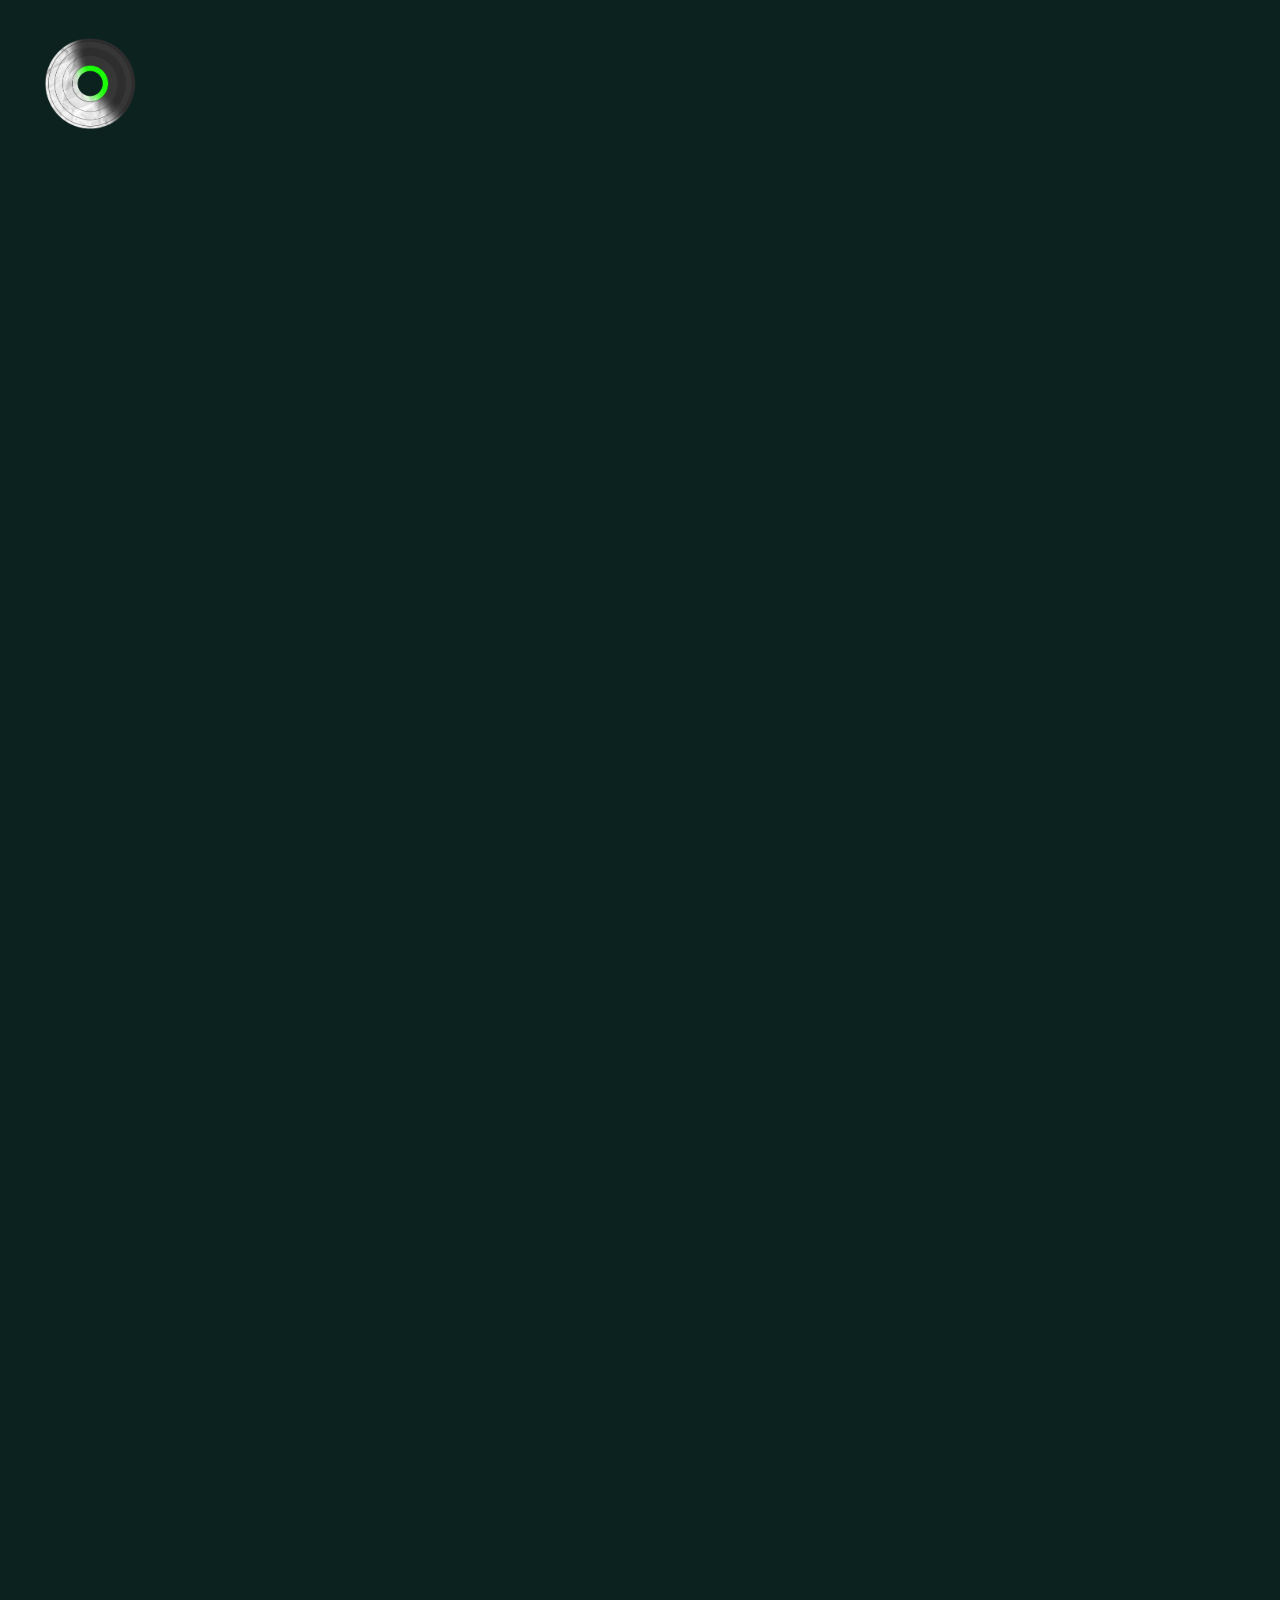
==== index.html @ 470eafe0 "Update styles and content in index.html" ====
<!DOCTYPE html>
<html lang="en">
<head>
    <meta charset="UTF-8">
    <meta name="viewport" content="width=device-width, initial-scale=1.0">
    <title>Paper Vinyl Records</title>
    <style>
        html, body { margin: 0; padding: 0; min-height: 100%; overflow-x: hidden; background-color: #121212; color: white; font-family: 'Courier New', Courier, monospace; }

        /* MENU LINK FIX (No Purple) */
        #top-menu {
            position: fixed; top: -80px; left: 0; width: 100%; height: 70px;
            background: rgba(18, 18, 18, 0.8); backdrop-filter: blur(15px); -webkit-backdrop-filter: blur(15px);
            border-bottom: 1px solid rgba(255, 255, 255, 0.1);
            display: flex; justify-content: space-between; align-items: center;
            padding: 0 50px; z-index: 300; transition: top 0.6s ease; box-sizing: border-box;
        }
        #top-menu.visible { top: 0; }

        .nav-links a:link, .nav-links a:visited { color: white !important; text-decoration: none; margin-left: 20px; text-transform: uppercase; font-size: 0.85rem; letter-spacing: 1px; }
        .nav-links a:hover { color: #aaa !important; }

        /* STICKY LAYOUT FIX */
        .scroll-tall { height: 1000vh; position: relative; }
        .sticky-center { position: sticky; top: 0; height: 100vh; width: 100%; display: flex; align-items: center; justify-content: center; overflow: hidden; z-index: 10; }

        .scene {
            position: absolute; top: 50%; left: 50%; transform: translate(-50%, -50%);
            width: 100%; height: auto; display: flex; flex-direction: column; align-items: center; justify-content: center;
            opacity: 0; visibility: hidden; transition: opacity 0.5s ease;
        }
        .scene.active { opacity: 1; visibility: visible; }

        .label-logo { position: absolute; top: 30px; left: 30px; width: 120px; z-index: 100; transition: opacity 0.5s ease, transform 0.5s ease; }
        .label-logo.move-to-menu { opacity: 0; transform: translateY(-50px); }
        .nav-logo { height: 40px; opacity: 0; transition: 0.5s; }

        /* RIP ANIMATION */
        .rip-wrapper { position: relative; width: 400px; height: 400px; }
        .cover-half { position: absolute; width: 100%; height: 50%; background-size: cover; transition: transform 0.8s ease; }
        .top { top: 0; clip-path: polygon(0 0, 100% 0, 100% 100%, 80% 92%, 60% 100%, 40% 92%, 20% 100%, 0 92%); }
        .bottom { bottom: 0; clip-path: polygon(0 8%, 20% 0, 40% 8%, 60% 0, 80% 8%, 100% 0, 100% 100%, 0 100%); }
        .ripped .top { transform: translateY(-130%) rotate(-12deg); opacity: 0; }
        .ripped .bottom { transform: translateY(130%) rotate(12deg); opacity: 0; }

        .artist-reveal { position: absolute; z-index: -1; text-align: center; transform: scale(0.9); transition: 0.8s; opacity: 0; }
        .ripped + .artist-reveal { transform: scale(1); opacity: 1; }
        .artist-reveal img { width: 350px; border-radius: 2px; }

        #entry-screen { position: fixed; top: 0; left: 0; width: 100%; height: 100vh; display: flex; justify-content: center; align-items: center; z-index: 400; background: #121212; transition: opacity 0.6s ease; pointer-events: none; }
    </style>
</head>
<body>

<audio id="vinyl-crackle" src="crackle.mp3" loop crossorigin="anonymous"></audio>

<nav id="top-menu">
    <img src="images /pvrtransparent.png" class="nav-logo">
    <div class="nav-links">
        <a href="index.html">Home</a>
        <a href="artists.html">Artists</a>
        <a href="releases.html">Releases</a>
        <a href="shop.html">Shop</a>
    </div>
</nav>

<div id="entry-screen">
    <h1>scroll to enter!</h1>
</div>

<div class="scroll-tall">
    <div class="sticky-center">
        <img src="images /pvrtransparent.png" class="label-logo" id="main-logo">

        <!-- Artist 1 -->
        <div class="scene">
            <div class="rip-wrapper">
                <div class="cover-half top" style="background-image:url('images /calmingdailyseries.png')"></div>
                <div class="cover-half bottom" style="background-image:url('images /calmingdailyseries.png')"></div>
            </div>
            <div class="artist-reveal">
                <img src="images /ARTIST_1_PHOTO.jpg">
                <h2>ARTIST ONE</h2>
                <p>presents</p>
                <h3>CALMING DAILY SERIES</h3>
            </div>
        </div>

        <!-- Artist 2 -->
        <div class="scene">
            <div class="rip-wrapper">
                <div class="cover-half top" style="background-image:url('images /chaching.png')"></div>
                <div class="cover-half bottom" style="background-image:url('images /chaching.png')"></div>
            </div>
            <div class="artist-reveal">
                <img src="images /ARTIST_2_PHOTO.jpg">
                <h2>ARTIST TWO</h2>
                <p>presents</p>
                <h3>CHACHING</h3>
            </div>
        </div>

        <!-- Artist 3 -->
        <div class="scene">
            <div class="rip-wrapper">
                <div class="cover-half top" style="background-image:url('images /bfup.png')"></div>
                <div class="cover-half bottom" style="background-image:url('images /bfup.png')"></div>
            </div>
            <div class="artist-reveal">
                <img src="images /ARTIST_3_PHOTO.jpg">
                <h2>ARTIST THREE</h2>
                <p>presents</p>
                <h3>BFUP</h3>
            </div>
        </div>

        <!-- Final Scene -->
        <div class="scene">
            <h1>Paper Vinyl Records</h1>
            <p>PLACEHOLDER CONTACT INFO</p>
        </div>
    </div>
</div>

<script src="script.js"></script>
</body>
</html>
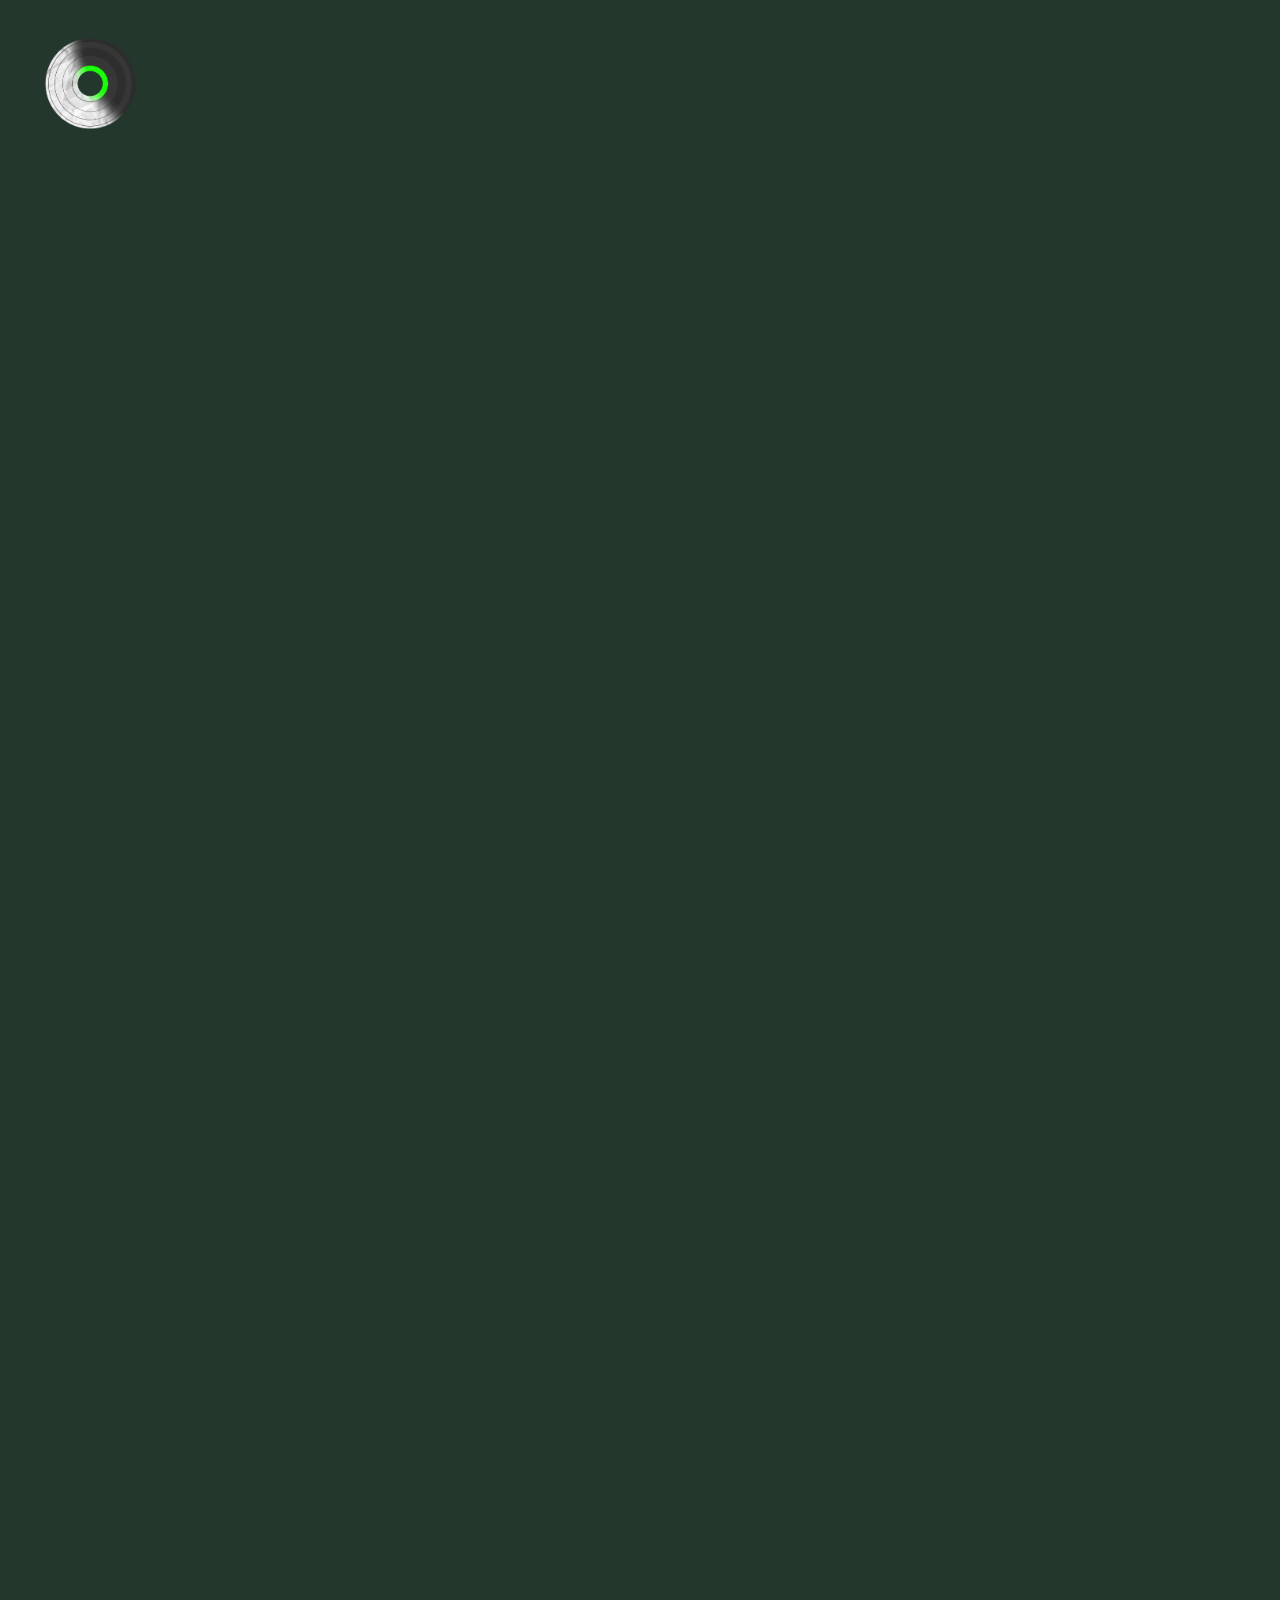
==== commit ab3e76f7: "Update index.html" ====
--- a/index.html
+++ b/index.html
@@ -5,39 +5,53 @@
     <meta name="viewport" content="width=device-width, initial-scale=1.0">
     <title>Paper Vinyl Records</title>
     <style>
-        html, body { margin: 0; padding: 0; min-height: 100%; overflow-x: hidden; background-color: #121212; color: white; font-family: 'Courier New', Courier, monospace; }
+        /* 1. GLOBAL RESET */
+        html, body { 
+            margin: 0; padding: 0; min-height: 100%; overflow-x: hidden; 
+            background-color: #121212; color: white; 
+            font-family: 'Courier New', Courier, monospace; 
+        }
 
-        /* MENU LINK FIX (No Purple) */
+        /* 2. MENU STYLES (Fixed Link Colors) */
         #top-menu {
             position: fixed; top: -80px; left: 0; width: 100%; height: 70px;
-            background: rgba(18, 18, 18, 0.8); backdrop-filter: blur(15px); -webkit-backdrop-filter: blur(15px);
+            background: rgba(18, 18, 18, 0.85); backdrop-filter: blur(15px);
             border-bottom: 1px solid rgba(255, 255, 255, 0.1);
             display: flex; justify-content: space-between; align-items: center;
             padding: 0 50px; z-index: 300; transition: top 0.6s ease; box-sizing: border-box;
         }
         #top-menu.visible { top: 0; }
-
         .nav-links a:link, .nav-links a:visited { color: white !important; text-decoration: none; margin-left: 20px; text-transform: uppercase; font-size: 0.85rem; letter-spacing: 1px; }
         .nav-links a:hover { color: #aaa !important; }
 
-        /* STICKY LAYOUT FIX */
+        /* 3. STICKY STAGE (Locked to Center) */
         .scroll-tall { height: 1000vh; position: relative; }
-        .sticky-center { position: sticky; top: 0; height: 100vh; width: 100%; display: flex; align-items: center; justify-content: center; overflow: hidden; z-index: 10; }
+        .sticky-center {
+            position: sticky; top: 0; height: 100vh; width: 100%;
+            display: flex; align-items: center; justify-content: center;
+            overflow: hidden; z-index: 10;
+        }
 
         .scene {
-            position: absolute; top: 50%; left: 50%; transform: translate(-50%, -50%);
-            width: 100%; height: auto; display: flex; flex-direction: column; align-items: center; justify-content: center;
-            opacity: 0; visibility: hidden; transition: opacity 0.5s ease;
+            position: absolute; 
+            top: 50%; left: 50%; /* Center Point */
+            transform: translate(-50%, -50%); /* Offset Correction */
+            width: 100%; max-width: 800px;
+            display: flex; flex-direction: column; align-items: center; justify-content: center;
+            opacity: 0; visibility: hidden; transition: opacity 0.5s ease, visibility 0.5s;
         }
         .scene.active { opacity: 1; visibility: visible; }
 
-        .label-logo { position: absolute; top: 30px; left: 30px; width: 120px; z-index: 100; transition: opacity 0.5s ease, transform 0.5s ease; }
+        /* 4. ANIMATIONS & LOGO */
+        .label-logo { position: absolute; top: 30px; left: 30px; width: 120px; z-index: 100; transition: opacity 0.5s, transform 0.5s; }
         .label-logo.move-to-menu { opacity: 0; transform: translateY(-50px); }
         .nav-logo { height: 40px; opacity: 0; transition: 0.5s; }
+        #top-menu.visible .nav-logo { opacity: 1 !important; }
 
-        /* RIP ANIMATION */
+        /* PAPER RIP EFFECT */
         .rip-wrapper { position: relative; width: 400px; height: 400px; }
         .cover-half { position: absolute; width: 100%; height: 50%; background-size: cover; transition: transform 0.8s ease; }
+        /* Using single quotes for paths with spaces */
         .top { top: 0; clip-path: polygon(0 0, 100% 0, 100% 100%, 80% 92%, 60% 100%, 40% 92%, 20% 100%, 0 92%); }
         .bottom { bottom: 0; clip-path: polygon(0 8%, 20% 0, 40% 8%, 60% 0, 80% 8%, 100% 0, 100% 100%, 0 100%); }
         .ripped .top { transform: translateY(-130%) rotate(-12deg); opacity: 0; }
@@ -47,6 +61,7 @@
         .ripped + .artist-reveal { transform: scale(1); opacity: 1; }
         .artist-reveal img { width: 350px; border-radius: 2px; }
 
+        /* ENTRY SCREEN (Resetable) */
         #entry-screen { position: fixed; top: 0; left: 0; width: 100%; height: 100vh; display: flex; justify-content: center; align-items: center; z-index: 400; background: #121212; transition: opacity 0.6s ease; pointer-events: none; }
     </style>
 </head>
@@ -79,8 +94,8 @@
                 <div class="cover-half bottom" style="background-image:url('images /calmingdailyseries.png')"></div>
             </div>
             <div class="artist-reveal">
-                <img src="images /ARTIST_1_PHOTO.jpg">
-                <h2>ARTIST ONE</h2>
+                <img src="images /wilrhy.jpg">
+                <h2>WILRHY</h2>
                 <p>presents</p>
                 <h3>CALMING DAILY SERIES</h3>
             </div>
@@ -93,8 +108,8 @@
                 <div class="cover-half bottom" style="background-image:url('images /chaching.png')"></div>
             </div>
             <div class="artist-reveal">
-                <img src="images /ARTIST_2_PHOTO.jpg">
-                <h2>ARTIST TWO</h2>
+                <img src="images /frostability.jpg">
+                <h2>FROSTABILITY</h2>
                 <p>presents</p>
                 <h3>CHACHING</h3>
             </div>
@@ -107,8 +122,8 @@
                 <div class="cover-half bottom" style="background-image:url('images /bfup.png')"></div>
             </div>
             <div class="artist-reveal">
-                <img src="images /ARTIST_3_PHOTO.jpg">
-                <h2>ARTIST THREE</h2>
+                <img src="images /undyingbear.jpg">
+                <h2>UNDYINGBEAR</h2>
                 <p>presents</p>
                 <h3>BFUP</h3>
             </div>
@@ -117,7 +132,8 @@
         <!-- Final Scene -->
         <div class="scene">
             <h1>Paper Vinyl Records</h1>
-            <p>PLACEHOLDER CONTACT INFO</p>
+            <p>For inquiries and submissions, please reach out to our team via the placeholder below.</p>
+            <p>papervinyl@musician.org</p>
         </div>
     </div>
 </div>
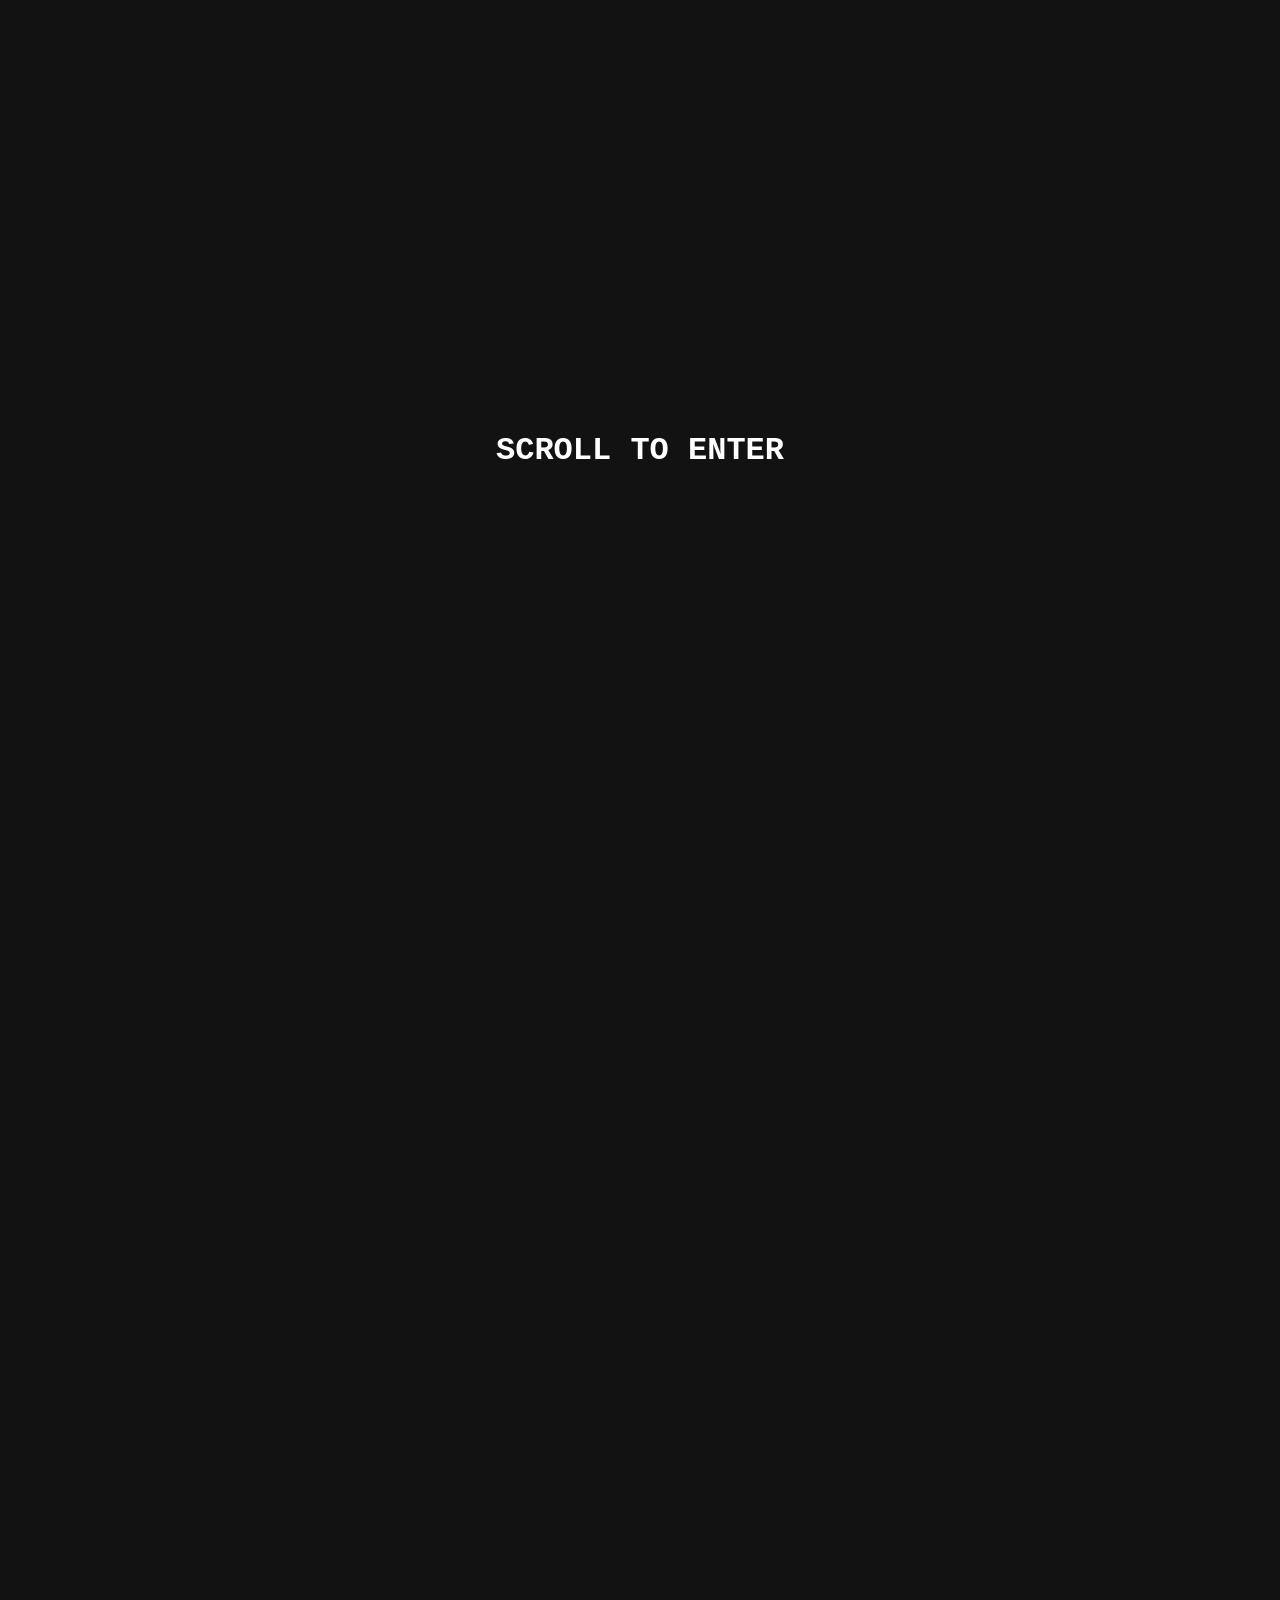
==== commit 62ccc9b4: "Refactor HTML structure and update styles" ====
--- a/index.html
+++ b/index.html
@@ -5,93 +5,99 @@
     <meta name="viewport" content="width=device-width, initial-scale=1.0">
     <title>Paper Vinyl Records</title>
     <style>
-        /* 1. GLOBAL RESET */
+        /* --- GLOBAL --- */
         html, body { 
-            margin: 0; padding: 0; min-height: 100%; overflow-x: hidden; 
+            margin: 0; padding: 0; width: 100%; height: 100%; 
             background-color: #121212; color: white; 
             font-family: 'Courier New', Courier, monospace; 
         }
 
-        /* 2. MENU STYLES (Fixed Link Colors) */
+        /* --- THE STAGE (Locked to Screen) --- */
+        #main-stage {
+            position: fixed; top: 0; left: 0; width: 100%; height: 100vh;
+            display: flex; align-items: center; justify-content: center;
+            z-index: 10; pointer-events: none; /* Allows scroll to pass through */
+        }
+
+        /* --- THE SCROLL TRACK (Creates the height) --- */
+        #scroll-track { height: 800vh; position: relative; z-index: 1; }
+
+        /* --- MENU & LINKS (Forcing White) --- */
         #top-menu {
             position: fixed; top: -80px; left: 0; width: 100%; height: 70px;
-            background: rgba(18, 18, 18, 0.85); backdrop-filter: blur(15px);
-            border-bottom: 1px solid rgba(255, 255, 255, 0.1);
+            background: rgba(18, 18, 18, 0.9); backdrop-filter: blur(10px);
             display: flex; justify-content: space-between; align-items: center;
-            padding: 0 50px; z-index: 300; transition: top 0.6s ease; box-sizing: border-box;
+            padding: 0 50px; z-index: 100; transition: top 0.5s ease; box-sizing: border-box;
+            pointer-events: all;
         }
         #top-menu.visible { top: 0; }
-        .nav-links a:link, .nav-links a:visited { color: white !important; text-decoration: none; margin-left: 20px; text-transform: uppercase; font-size: 0.85rem; letter-spacing: 1px; }
-        .nav-links a:hover { color: #aaa !important; }
+        .nav-links a:link, .nav-links a:visited { color: white !important; text-decoration: none; margin-left: 20px; text-transform: uppercase; font-size: 0.8rem; }
+        .nav-links a:hover { color: #00ff00 !important; }
 
-        /* 3. STICKY STAGE (Locked to Center) */
-        .scroll-tall { height: 1000vh; position: relative; }
-        .sticky-center {
-            position: sticky; top: 0; height: 100vh; width: 100%;
-            display: flex; align-items: center; justify-content: center;
-            overflow: hidden; z-index: 10;
-        }
+        /* --- LOGO --- */
+        .label-logo { position: absolute; top: 30px; left: 30px; width: 120px; transition: 0.5s; opacity: 1; }
+        .label-logo.hidden { opacity: 0; transform: translateY(-20px); }
+        .nav-logo { height: 40px; }
 
+        /* --- SCENES --- */
         .scene {
-            position: absolute; 
-            top: 50%; left: 50%; /* Center Point */
-            transform: translate(-50%, -50%); /* Offset Correction */
-            width: 100%; max-width: 800px;
+            position: absolute; width: 100%; height: 100%;
             display: flex; flex-direction: column; align-items: center; justify-content: center;
-            opacity: 0; visibility: hidden; transition: opacity 0.5s ease, visibility 0.5s;
+            opacity: 0; visibility: hidden; transition: opacity 0.5s;
         }
         .scene.active { opacity: 1; visibility: visible; }
 
-        /* 4. ANIMATIONS & LOGO */
-        .label-logo { position: absolute; top: 30px; left: 30px; width: 120px; z-index: 100; transition: opacity 0.5s, transform 0.5s; }
-        .label-logo.move-to-menu { opacity: 0; transform: translateY(-50px); }
-        .nav-logo { height: 40px; opacity: 0; transition: 0.5s; }
-        #top-menu.visible .nav-logo { opacity: 1 !important; }
+        /* --- RIP ANIMATION --- */
+        .rip-wrapper { position: relative; width: 350px; height: 350px; }
+        .cover-half { 
+            position: absolute; width: 100%; height: 50%; 
+            background-size: 350px 350px; transition: transform 0.8s; 
+        }
+        .top-half { top: 0; clip-path: polygon(0 0, 100% 0, 100% 100%, 80% 90%, 60% 100%, 40% 90%, 20% 100%, 0 90%); }
+        .bottom-half { bottom: 0; clip-path: polygon(0 10%, 20% 0, 40% 10%, 60% 0, 80% 10%, 100% 0, 100% 100%, 0 100%); }
+        
+        .ripped .top-half { transform: translateY(-120%) rotate(-5deg); }
+        .ripped .bottom-half { transform: translateY(120%) rotate(5deg); }
 
-        /* PAPER RIP EFFECT */
-        .rip-wrapper { position: relative; width: 400px; height: 400px; }
-        .cover-half { position: absolute; width: 100%; height: 50%; background-size: cover; transition: transform 0.8s ease; }
-        /* Using single quotes for paths with spaces */
-        .top { top: 0; clip-path: polygon(0 0, 100% 0, 100% 100%, 80% 92%, 60% 100%, 40% 92%, 20% 100%, 0 92%); }
-        .bottom { bottom: 0; clip-path: polygon(0 8%, 20% 0, 40% 8%, 60% 0, 80% 8%, 100% 0, 100% 100%, 0 100%); }
-        .ripped .top { transform: translateY(-130%) rotate(-12deg); opacity: 0; }
-        .ripped .bottom { transform: translateY(130%) rotate(12deg); opacity: 0; }
+        .artist-reveal { 
+            position: absolute; z-index: -1; text-align: center; 
+            opacity: 0; transform: scale(0.8); transition: 0.8s; 
+        }
+        .ripped + .artist-reveal { opacity: 1; transform: scale(1); }
+        .artist-reveal img { width: 300px; border-radius: 4px; }
 
-        .artist-reveal { position: absolute; z-index: -1; text-align: center; transform: scale(0.9); transition: 0.8s; opacity: 0; }
-        .ripped + .artist-reveal { transform: scale(1); opacity: 1; }
-        .artist-reveal img { width: 350px; border-radius: 2px; }
-
-        /* ENTRY SCREEN (Resetable) */
-        #entry-screen { position: fixed; top: 0; left: 0; width: 100%; height: 100vh; display: flex; justify-content: center; align-items: center; z-index: 400; background: #121212; transition: opacity 0.6s ease; pointer-events: none; }
+        /* --- ENTRY SCREEN --- */
+        #entry-screen { 
+            position: fixed; top: 0; left: 0; width: 100%; height: 100vh; 
+            background: #121212; z-index: 1000; display: flex; 
+            justify-content: center; align-items: center; transition: 0.8s;
+        }
     </style>
 </head>
 <body>
 
-<audio id="vinyl-crackle" src="crackle.mp3" loop crossorigin="anonymous"></audio>
+    <audio id="vinyl-crackle" src="crackle.mp3" loop></audio>
 
-<nav id="top-menu">
-    <img src="images /pvrtransparent.png" class="nav-logo">
-    <div class="nav-links">
-        <a href="index.html">Home</a>
-        <a href="artists.html">Artists</a>
-        <a href="releases.html">Releases</a>
-        <a href="shop.html">Shop</a>
-    </div>
-</nav>
+    <div id="entry-screen"><h1>SCROLL TO ENTER</h1></div>
 
-<div id="entry-screen">
-    <h1>scroll to enter!</h1>
-</div>
+    <nav id="top-menu">
+        <img src="images /pvrtransparent.png" class="nav-logo">
+        <div class="nav-links">
+            <a href="index.html">Home</a>
+            <a href="artists.html">Artists</a>
+            <a href="releases.html">Releases</a>
+            <a href="shop.html">Shop</a>
+        </div>
+    </nav>
 
-<div class="scroll-tall">
-    <div class="sticky-center">
-        <img src="images /pvrtransparent.png" class="label-logo" id="main-logo">
+    <div id="main-stage">
+        <img src="images /pvrtransparent.png" id="main-logo" class="label-logo">
 
         <!-- Artist 1 -->
         <div class="scene">
             <div class="rip-wrapper">
-                <div class="cover-half top" style="background-image:url('images /calmingdailyseries.png')"></div>
-                <div class="cover-half bottom" style="background-image:url('images /calmingdailyseries.png')"></div>
+                <div class="cover-half top-half" style="background-image:url('images /calmingdailyseries.png')"></div>
+                <div class="cover-half bottom-half" style="background-image:url('images /calmingdailyseries.png')"></div>
             </div>
             <div class="artist-reveal">
                 <img src="images /wilrhy.jpg">
@@ -104,40 +110,41 @@
         <!-- Artist 2 -->
         <div class="scene">
             <div class="rip-wrapper">
-                <div class="cover-half top" style="background-image:url('images /chaching.png')"></div>
-                <div class="cover-half bottom" style="background-image:url('images /chaching.png')"></div>
+                <div class="cover-half top-half" style="background-image:url('images /chaching.png')"></div>
+                <div class="cover-half bottom-half" style="background-image:url('images /chaching.png')"></div>
             </div>
             <div class="artist-reveal">
-                <img src="images /frostability.jpg">
-                <h2>FROSTABILITY</h2>
+                <img src="images /twistedanimations.jpg">
+                <h2>TWISTEDANIMATIONS</h2>
                 <p>presents</p>
-                <h3>CHACHING</h3>
+                <h3>CHA-CHING</h3>
             </div>
         </div>
 
         <!-- Artist 3 -->
         <div class="scene">
             <div class="rip-wrapper">
-                <div class="cover-half top" style="background-image:url('images /bfup.png')"></div>
-                <div class="cover-half bottom" style="background-image:url('images /bfup.png')"></div>
+                <div class="cover-half top-half" style="background-image:url('images /bfup.png')"></div>
+                <div class="cover-half bottom-half" style="background-image:url('images /bfup.png')"></div>
             </div>
             <div class="artist-reveal">
                 <img src="images /undyingbear.jpg">
-                <h2>UNDYINGBEAR</h2>
+                <h2>FROSTABILITY & WILRHY</h2>
                 <p>presents</p>
-                <h3>BFUP</h3>
+                <h3>BFUP SOUNDTRACK</h3>
             </div>
         </div>
 
-        <!-- Final Scene -->
+        <!-- Contact Section -->
         <div class="scene">
-            <h1>Paper Vinyl Records</h1>
-            <p>For inquiries and submissions, please reach out to our team via the placeholder below.</p>
-            <p>papervinyl@musician.org</p>
+            <h1>PAPER VINYL RECORDS</h1>
+            <p>For bookings and demos, reach out at:</p>
+            <h3>papervinyl@musician.org</h3>
         </div>
     </div>
-</div>
 
-<script src="script.js"></script>
+    <div id="scroll-track"></div>
+
+    <script src="script.js"></script>
 </body>
 </html>
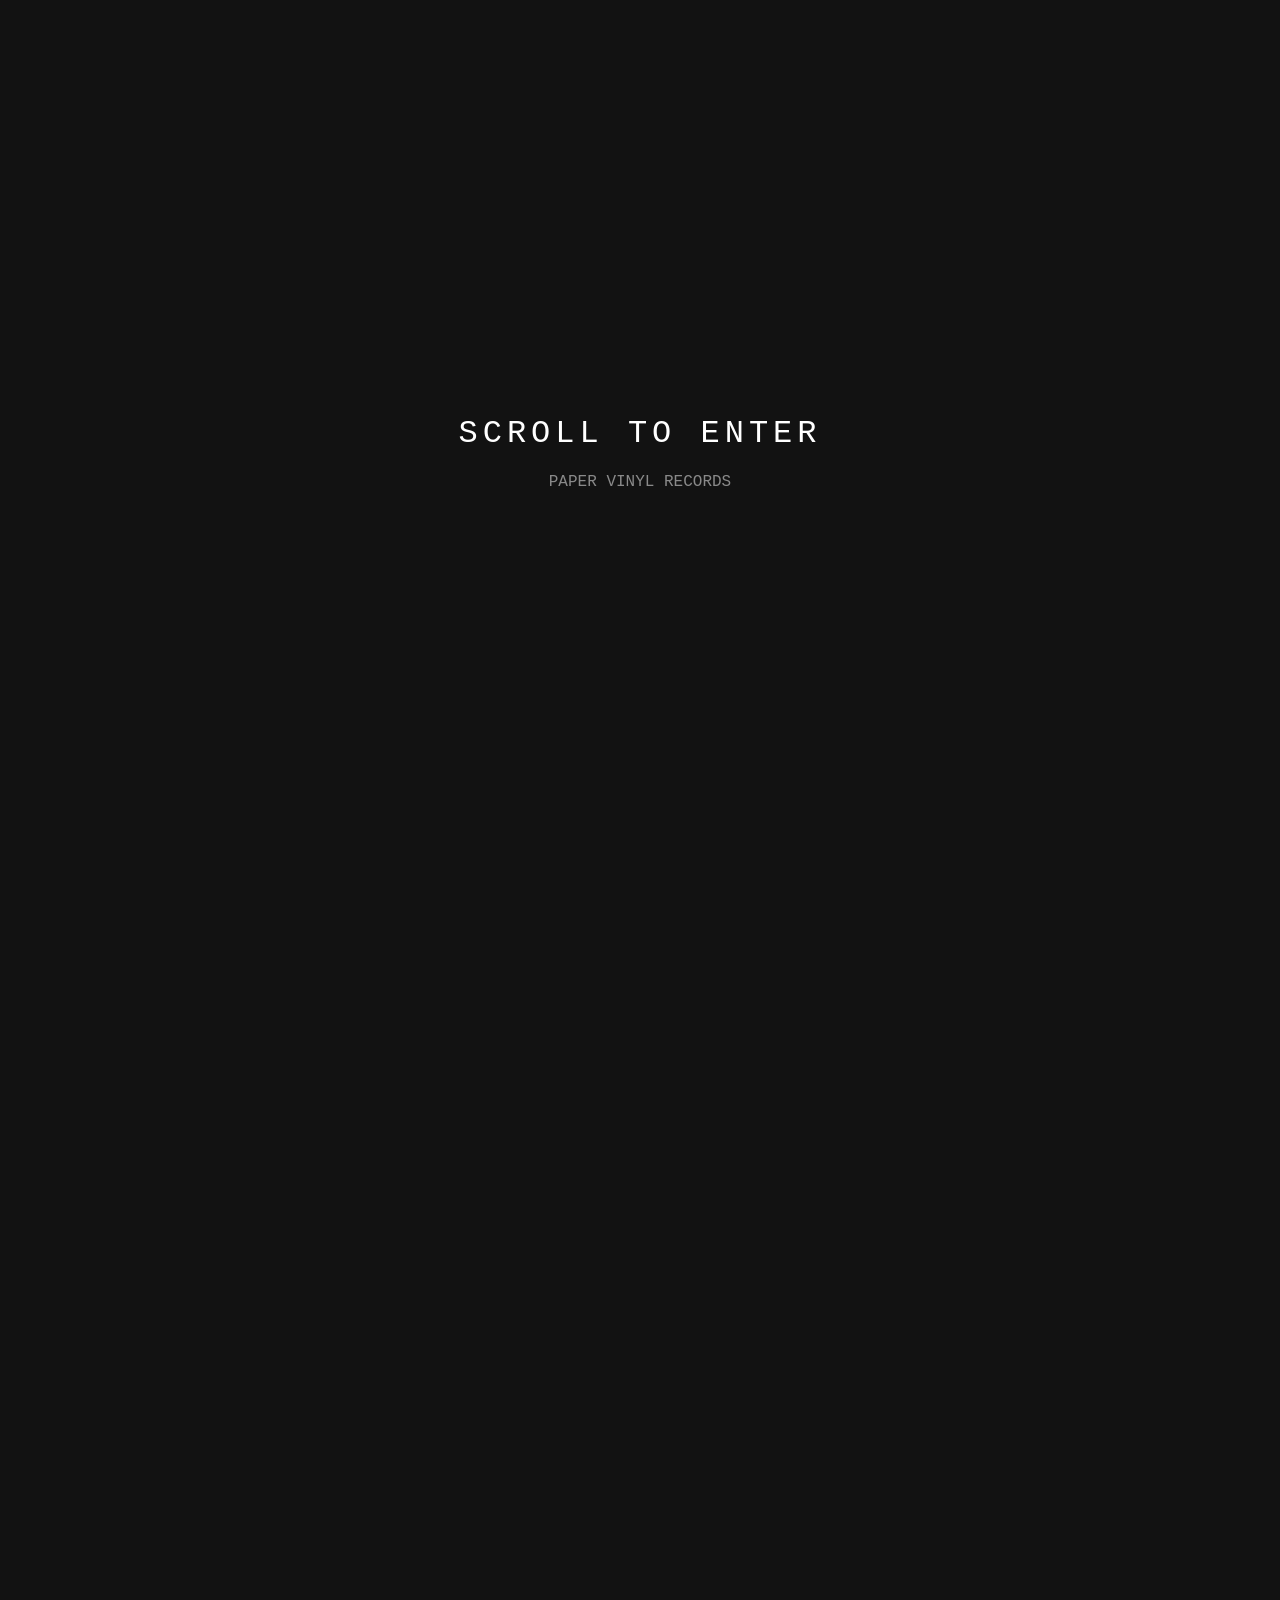
==== commit 1d814bdd: "Refactor HTML structure and styles for layout improvements Updated styles and structure for improved" ====
--- a/index.html
+++ b/index.html
@@ -5,41 +5,45 @@
     <meta name="viewport" content="width=device-width, initial-scale=1.0">
     <title>Paper Vinyl Records</title>
     <style>
-        /* --- GLOBAL --- */
-        html, body { 
-            margin: 0; padding: 0; width: 100%; height: 100%; 
-            background-color: #121212; color: white; 
-            font-family: 'Courier New', Courier, monospace; 
+        /* 1. FORCE LAYOUT TO STAY CENTERED */
+        html, body {
+            margin: 0; padding: 0; width: 100%; height: 100%;
+            background-color: #121212; color: white;
+            font-family: 'Courier New', Courier, monospace;
+            overflow-x: hidden;
         }
 
-        /* --- THE STAGE (Locked to Screen) --- */
-        #main-stage {
+        /* The Stage stays fixed to the screen - it CANNOT move */
+        #stage {
             position: fixed; top: 0; left: 0; width: 100%; height: 100vh;
             display: flex; align-items: center; justify-content: center;
-            z-index: 10; pointer-events: none; /* Allows scroll to pass through */
+            z-index: 10; pointer-events: none;
         }
 
-        /* --- THE SCROLL TRACK (Creates the height) --- */
-        #scroll-track { height: 800vh; position: relative; z-index: 1; }
+        /* This creates the scroll length */
+        #scroll-proxy { height: 1000vh; }
 
-        /* --- MENU & LINKS (Forcing White) --- */
+        /* 2. NAVIGATION (Forcing White Links) */
         #top-menu {
-            position: fixed; top: -80px; left: 0; width: 100%; height: 70px;
-            background: rgba(18, 18, 18, 0.9); backdrop-filter: blur(10px);
+            position: fixed; top: -100px; left: 0; width: 100%; height: 80px;
+            background: rgba(18, 18, 18, 0.95); backdrop-filter: blur(15px);
             display: flex; justify-content: space-between; align-items: center;
-            padding: 0 50px; z-index: 100; transition: top 0.5s ease; box-sizing: border-box;
-            pointer-events: all;
+            padding: 0 50px; z-index: 100; transition: top 0.6s ease; box-sizing: border-box;
+            pointer-events: all; border-bottom: 1px solid rgba(255,255,255,0.1);
         }
         #top-menu.visible { top: 0; }
-        .nav-links a:link, .nav-links a:visited { color: white !important; text-decoration: none; margin-left: 20px; text-transform: uppercase; font-size: 0.8rem; }
+
+        .nav-links a:link, .nav-links a:visited { 
+            color: white !important; text-decoration: none; margin-left: 25px; 
+            text-transform: uppercase; font-size: 0.8rem; letter-spacing: 1px;
+        }
         .nav-links a:hover { color: #00ff00 !important; }
 
-        /* --- LOGO --- */
         .label-logo { position: absolute; top: 30px; left: 30px; width: 120px; transition: 0.5s; opacity: 1; }
-        .label-logo.hidden { opacity: 0; transform: translateY(-20px); }
-        .nav-logo { height: 40px; }
+        .label-logo.hidden { opacity: 0; transform: translateY(-30px); }
+        .nav-logo { height: 45px; }
 
-        /* --- SCENES --- */
+        /* 3. THE SCENES */
         .scene {
             position: absolute; width: 100%; height: 100%;
             display: flex; flex-direction: column; align-items: center; justify-content: center;
@@ -47,38 +51,45 @@
         }
         .scene.active { opacity: 1; visibility: visible; }
 
-        /* --- RIP ANIMATION --- */
-        .rip-wrapper { position: relative; width: 350px; height: 350px; }
+        /* 4. THE RIP ANIMATION */
+        .rip-wrapper { position: relative; width: 380px; height: 380px; }
         .cover-half { 
             position: absolute; width: 100%; height: 50%; 
-            background-size: 350px 350px; transition: transform 0.8s; 
+            background-size: 380px 380px; transition: transform 0.8s cubic-bezier(0.4, 0, 0.2, 1); 
         }
-        .top-half { top: 0; clip-path: polygon(0 0, 100% 0, 100% 100%, 80% 90%, 60% 100%, 40% 90%, 20% 100%, 0 90%); }
-        .bottom-half { bottom: 0; clip-path: polygon(0 10%, 20% 0, 40% 10%, 60% 0, 80% 10%, 100% 0, 100% 100%, 0 100%); }
+        .top-half { top: 0; clip-path: polygon(0 0, 100% 0, 100% 100%, 85% 90%, 70% 100%, 50% 90%, 30% 100%, 0 90%); }
+        .bottom-half { bottom: 0; clip-path: polygon(0 10%, 30% 0, 50% 10%, 70% 0, 85% 10%, 100% 0, 100% 100%, 0 100%); }
         
-        .ripped .top-half { transform: translateY(-120%) rotate(-5deg); }
-        .ripped .bottom-half { transform: translateY(120%) rotate(5deg); }
+        .ripped .top-half { transform: translateY(-130%) rotate(-8deg); }
+        .ripped .bottom-half { transform: translateY(130%) rotate(8deg); }
 
         .artist-reveal { 
             position: absolute; z-index: -1; text-align: center; 
-            opacity: 0; transform: scale(0.8); transition: 0.8s; 
+            opacity: 0; transform: scale(0.85); transition: 0.8s; 
         }
         .ripped + .artist-reveal { opacity: 1; transform: scale(1); }
-        .artist-reveal img { width: 300px; border-radius: 4px; }
+        .artist-reveal img { width: 320px; border-radius: 4px; box-shadow: 0 15px 40px rgba(0,0,0,0.6); }
 
-        /* --- ENTRY SCREEN --- */
+        /* 5. ENTRY SCREEN */
         #entry-screen { 
             position: fixed; top: 0; left: 0; width: 100%; height: 100vh; 
             background: #121212; z-index: 1000; display: flex; 
-            justify-content: center; align-items: center; transition: 0.8s;
+            flex-direction: column; justify-content: center; align-items: center; 
+            transition: opacity 1s; pointer-events: none;
         }
+        .entry-content { text-align: center; }
     </style>
 </head>
 <body>
 
     <audio id="vinyl-crackle" src="crackle.mp3" loop></audio>
 
-    <div id="entry-screen"><h1>SCROLL TO ENTER</h1></div>
+    <div id="entry-screen">
+        <div class="entry-content">
+            <h1 style="letter-spacing: 5px; font-weight: 300;">SCROLL TO ENTER</h1>
+            <p style="opacity: 0.5;">PAPER VINYL RECORDS</p>
+        </div>
+    </div>
 
     <nav id="top-menu">
         <img src="images /pvrtransparent.png" class="nav-logo">
@@ -90,7 +101,7 @@
         </div>
     </nav>
 
-    <div id="main-stage">
+    <div id="stage">
         <img src="images /pvrtransparent.png" id="main-logo" class="label-logo">
 
         <!-- Artist 1 -->
@@ -128,22 +139,24 @@
                 <div class="cover-half bottom-half" style="background-image:url('images /bfup.png')"></div>
             </div>
             <div class="artist-reveal">
-                <img src="images /undyingbear.jpg">
-                <h2>FROSTABILITY & WILRHY</h2>
-                <p>presents</p>
+                <img src="images /frostability.jpg">
+                <h2 style="font-size: 1.2rem;">FROSTABILITY & WILRHY</h2>
+                <p>present</p>
                 <h3>BFUP SOUNDTRACK</h3>
             </div>
         </div>
 
-        <!-- Contact Section -->
+        <!-- Final Scene -->
         <div class="scene">
-            <h1>PAPER VINYL RECORDS</h1>
-            <p>For bookings and demos, reach out at:</p>
-            <h3>papervinyl@musician.org</h3>
+            <h1 style="letter-spacing: 5px;">PAPER VINYL RECORDS</h1>
+            <p style="max-width: 400px; text-align: center; opacity: 0.8; line-height: 1.6;">
+                Placeholder description for the label. Add your contact info and label mission here.
+            </p>
+            <h3 style="margin-top: 30px;">papervinyl@musician.org</h3>
         </div>
     </div>
 
-    <div id="scroll-track"></div>
+    <div id="scroll-proxy"></div>
 
     <script src="script.js"></script>
 </body>
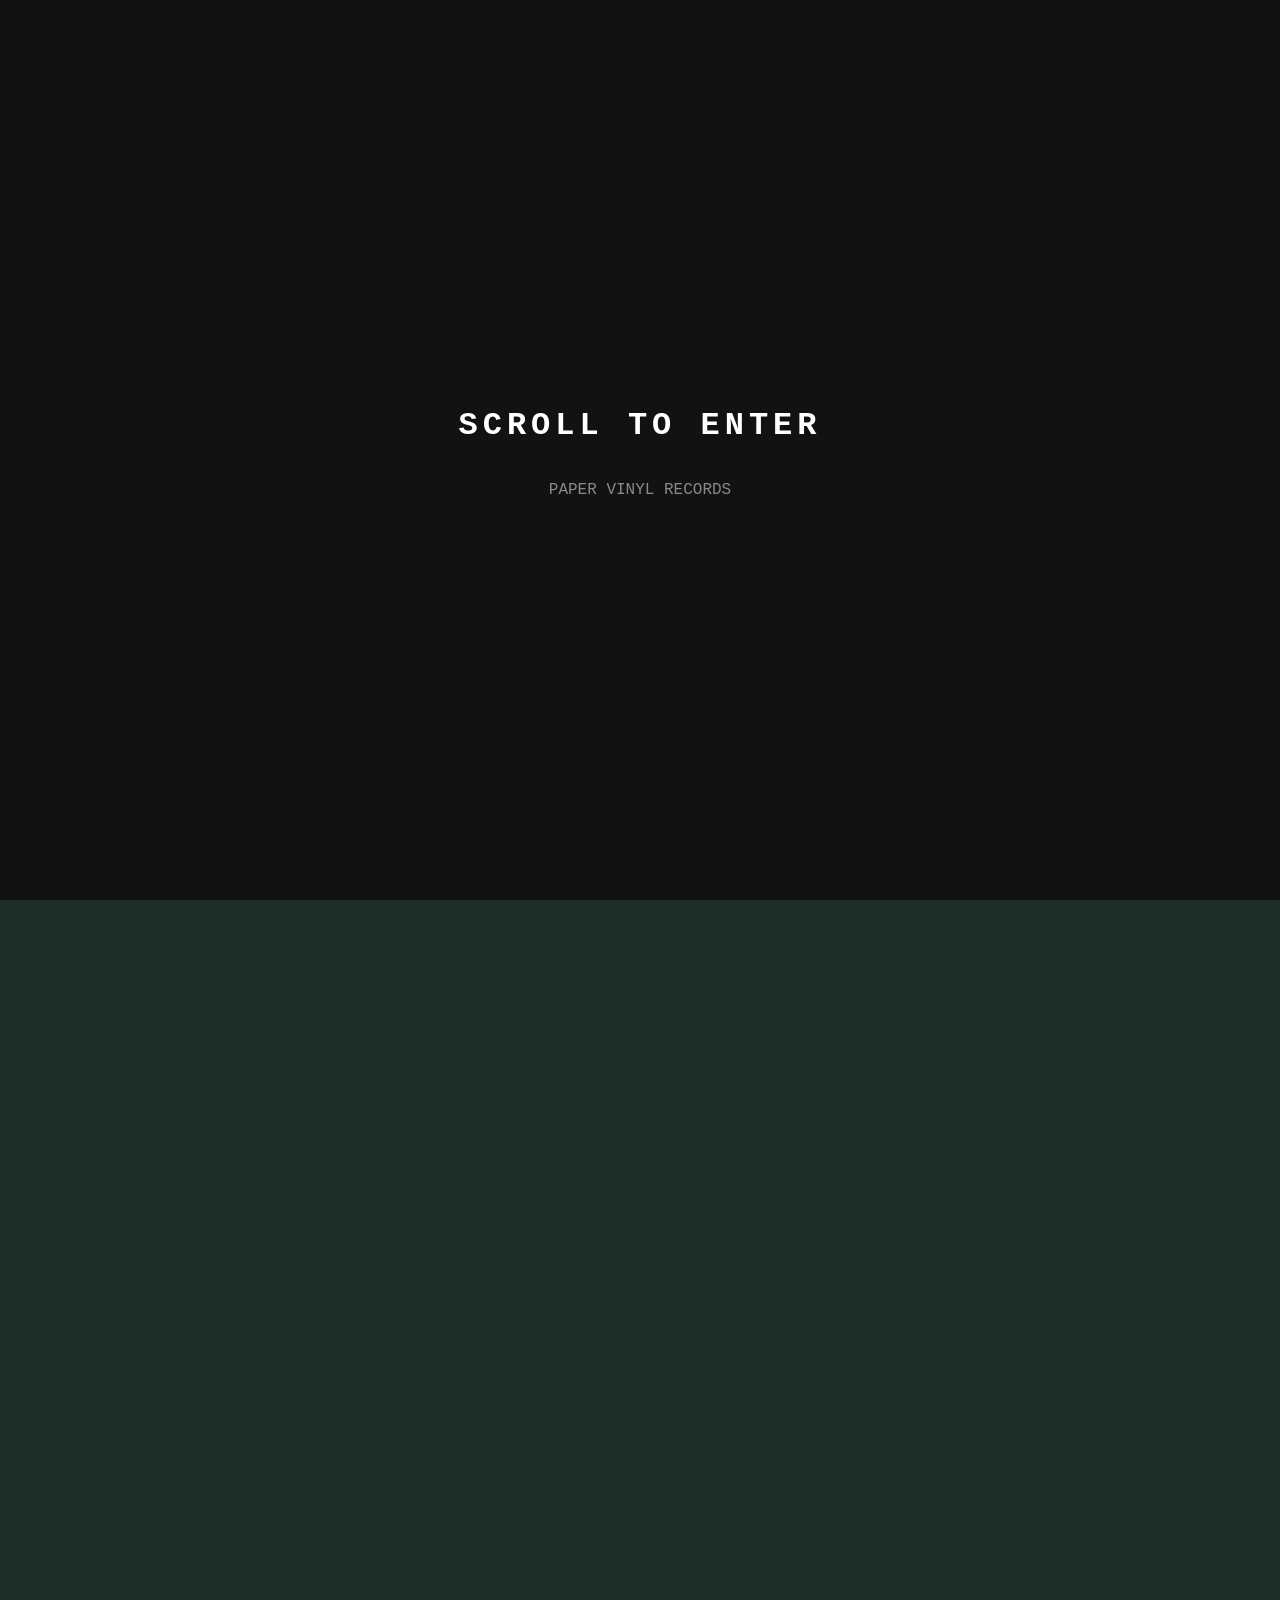
==== commit d669656f: "Refactor index.html for improved layout and content Updated styles for layout and entry screen. Chan" ====
--- a/index.html
+++ b/index.html
@@ -5,25 +5,31 @@
     <meta name="viewport" content="width=device-width, initial-scale=1.0">
     <title>Paper Vinyl Records</title>
     <style>
-        /* 1. FORCE LAYOUT TO STAY CENTERED */
         html, body {
-            margin: 0; padding: 0; width: 100%; height: 100%;
-            background-color: #121212; color: white;
-            font-family: 'Courier New', Courier, monospace;
-            overflow-x: hidden;
+            margin: 0; padding: 0; width: 100%;
+            background-color: rgb(30, 45, 40); /* Initial Forest Green */
+            color: white; font-family: 'Courier New', Courier, monospace;
         }
 
-        /* The Stage stays fixed to the screen - it CANNOT move */
+        /* THE FIX: Entry screen now lets scroll pass through */
+        #entry-screen { 
+            position: fixed; top: 0; left: 0; width: 100%; height: 100vh; 
+            background: #121212; z-index: 1000; display: flex; 
+            flex-direction: column; justify-content: center; align-items: center; 
+            transition: opacity 0.8s ease;
+            pointer-events: none; /* CLICK AND SCROLL PASSES THROUGH */
+        }
+
+        /* Locked Stage */
         #stage {
             position: fixed; top: 0; left: 0; width: 100%; height: 100vh;
             display: flex; align-items: center; justify-content: center;
             z-index: 10; pointer-events: none;
         }
 
-        /* This creates the scroll length */
-        #scroll-proxy { height: 1000vh; }
+        /* Long scroll room */
+        #scroll-proxy { height: 1000vh; width: 100%; }
 
-        /* 2. NAVIGATION (Forcing White Links) */
         #top-menu {
             position: fixed; top: -100px; left: 0; width: 100%; height: 80px;
             background: rgba(18, 18, 18, 0.95); backdrop-filter: blur(15px);
@@ -33,17 +39,12 @@
         }
         #top-menu.visible { top: 0; }
 
-        .nav-links a:link, .nav-links a:visited { 
-            color: white !important; text-decoration: none; margin-left: 25px; 
-            text-transform: uppercase; font-size: 0.8rem; letter-spacing: 1px;
-        }
+        .nav-links a:link, .nav-links a:visited { color: white !important; text-decoration: none; margin-left: 25px; text-transform: uppercase; font-size: 0.8rem; }
         .nav-links a:hover { color: #00ff00 !important; }
 
         .label-logo { position: absolute; top: 30px; left: 30px; width: 120px; transition: 0.5s; opacity: 1; }
         .label-logo.hidden { opacity: 0; transform: translateY(-30px); }
-        .nav-logo { height: 45px; }
 
-        /* 3. THE SCENES */
         .scene {
             position: absolute; width: 100%; height: 100%;
             display: flex; flex-direction: column; align-items: center; justify-content: center;
@@ -51,33 +52,17 @@
         }
         .scene.active { opacity: 1; visibility: visible; }
 
-        /* 4. THE RIP ANIMATION */
-        .rip-wrapper { position: relative; width: 380px; height: 380px; }
-        .cover-half { 
-            position: absolute; width: 100%; height: 50%; 
-            background-size: 380px 380px; transition: transform 0.8s cubic-bezier(0.4, 0, 0.2, 1); 
-        }
+        /* Rip Animation */
+        .rip-wrapper { position: relative; width: 380px; height: 380px; pointer-events: none; }
+        .cover-half { position: absolute; width: 100%; height: 50%; background-size: 380px 380px; transition: transform 0.8s ease; }
         .top-half { top: 0; clip-path: polygon(0 0, 100% 0, 100% 100%, 85% 90%, 70% 100%, 50% 90%, 30% 100%, 0 90%); }
         .bottom-half { bottom: 0; clip-path: polygon(0 10%, 30% 0, 50% 10%, 70% 0, 85% 10%, 100% 0, 100% 100%, 0 100%); }
-        
         .ripped .top-half { transform: translateY(-130%) rotate(-8deg); }
         .ripped .bottom-half { transform: translateY(130%) rotate(8deg); }
 
-        .artist-reveal { 
-            position: absolute; z-index: -1; text-align: center; 
-            opacity: 0; transform: scale(0.85); transition: 0.8s; 
-        }
+        .artist-reveal { position: absolute; z-index: -1; text-align: center; opacity: 0; transform: scale(0.85); transition: 0.8s; }
         .ripped + .artist-reveal { opacity: 1; transform: scale(1); }
-        .artist-reveal img { width: 320px; border-radius: 4px; box-shadow: 0 15px 40px rgba(0,0,0,0.6); }
-
-        /* 5. ENTRY SCREEN */
-        #entry-screen { 
-            position: fixed; top: 0; left: 0; width: 100%; height: 100vh; 
-            background: #121212; z-index: 1000; display: flex; 
-            flex-direction: column; justify-content: center; align-items: center; 
-            transition: opacity 1s; pointer-events: none;
-        }
-        .entry-content { text-align: center; }
+        .artist-reveal img { width: 320px; border-radius: 4px; }
     </style>
 </head>
 <body>
@@ -85,14 +70,12 @@
     <audio id="vinyl-crackle" src="crackle.mp3" loop></audio>
 
     <div id="entry-screen">
-        <div class="entry-content">
-            <h1 style="letter-spacing: 5px; font-weight: 300;">SCROLL TO ENTER</h1>
-            <p style="opacity: 0.5;">PAPER VINYL RECORDS</p>
-        </div>
+        <h1 style="letter-spacing: 5px;">SCROLL TO ENTER</h1>
+        <p style="opacity: 0.5;">PAPER VINYL RECORDS</p>
     </div>
 
     <nav id="top-menu">
-        <img src="images /pvrtransparent.png" class="nav-logo">
+        <img src="images /pvrtransparent.png" style="height: 45px;">
         <div class="nav-links">
             <a href="index.html">Home</a>
             <a href="artists.html">Artists</a>
@@ -139,19 +122,17 @@
                 <div class="cover-half bottom-half" style="background-image:url('images /bfup.png')"></div>
             </div>
             <div class="artist-reveal">
-                <img src="images /frostability.jpg">
+                <img src="images /undyingbear.jpg">
                 <h2 style="font-size: 1.2rem;">FROSTABILITY & WILRHY</h2>
                 <p>present</p>
                 <h3>BFUP SOUNDTRACK</h3>
             </div>
         </div>
 
-        <!-- Final Scene -->
+        <!-- Final Contact -->
         <div class="scene">
             <h1 style="letter-spacing: 5px;">PAPER VINYL RECORDS</h1>
-            <p style="max-width: 400px; text-align: center; opacity: 0.8; line-height: 1.6;">
-                Placeholder description for the label. Add your contact info and label mission here.
-            </p>
+            <p style="opacity: 0.8; max-width: 400px; text-align: center;">Label Mission & Description Placeholder</p>
             <h3 style="margin-top: 30px;">papervinyl@musician.org</h3>
         </div>
     </div>
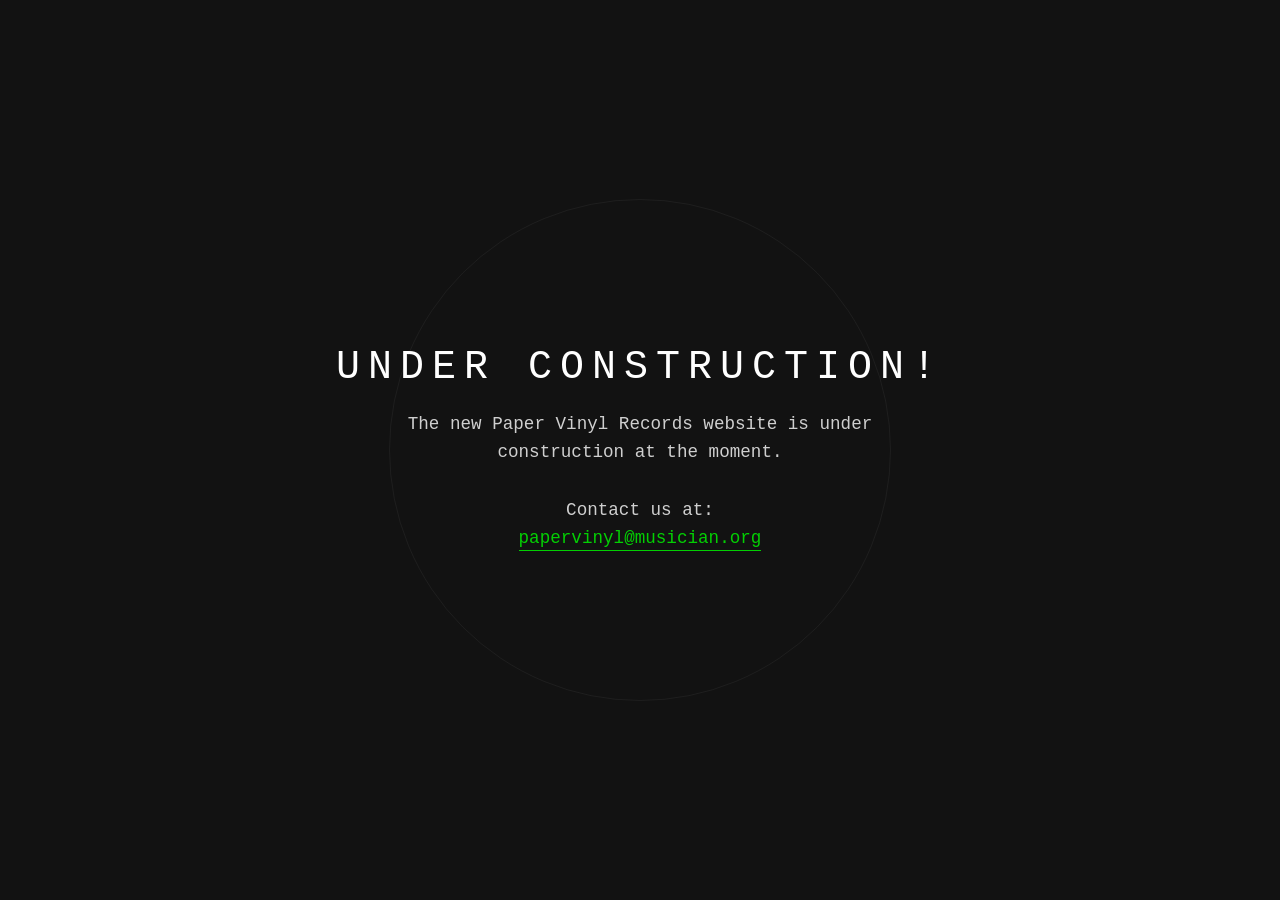
==== commit 17c79136: "Add initial HTML structure for under construction page" ====
--- a/index.html
+++ b/index.html
@@ -3,142 +3,87 @@
 <head>
     <meta charset="UTF-8">
     <meta name="viewport" content="width=device-width, initial-scale=1.0">
-    <title>Paper Vinyl Records</title>
+    <title>Paper Vinyl Records | Under Construction</title>
     <style>
-        html, body {
-            margin: 0; padding: 0; width: 100%;
-            background-color: rgb(30, 45, 40); /* Initial Forest Green */
-            color: white; font-family: 'Courier New', Courier, monospace;
+        body {
+            margin: 0;
+            padding: 0;
+            background-color: #121212;
+            color: white;
+            font-family: 'Courier New', Courier, monospace;
+            height: 100vh;
+            display: flex;
+            justify-content: center;
+            align-items: center;
+            overflow: hidden;
+            text-align: center;
         }
 
-        /* THE FIX: Entry screen now lets scroll pass through */
-        #entry-screen { 
-            position: fixed; top: 0; left: 0; width: 100%; height: 100vh; 
-            background: #121212; z-index: 1000; display: flex; 
-            flex-direction: column; justify-content: center; align-items: center; 
-            transition: opacity 0.8s ease;
-            pointer-events: none; /* CLICK AND SCROLL PASSES THROUGH */
+        .container {
+            z-index: 2;
+            padding: 20px;
         }
 
-        /* Locked Stage */
-        #stage {
-            position: fixed; top: 0; left: 0; width: 100%; height: 100vh;
-            display: flex; align-items: center; justify-content: center;
-            z-index: 10; pointer-events: none;
+        h1 {
+            font-size: 2.5rem;
+            letter-spacing: 8px;
+            text-transform: uppercase;
+            margin-bottom: 20px;
+            font-weight: 300;
         }
 
-        /* Long scroll room */
-        #scroll-proxy { height: 1000vh; width: 100%; }
+        p {
+            font-size: 1.1rem;
+            line-height: 1.6;
+            max-width: 500px;
+            margin: 0 auto 30px;
+            opacity: 0.8;
+        }
 
-        #top-menu {
-            position: fixed; top: -100px; left: 0; width: 100%; height: 80px;
-            background: rgba(18, 18, 18, 0.95); backdrop-filter: blur(15px);
-            display: flex; justify-content: space-between; align-items: center;
-            padding: 0 50px; z-index: 100; transition: top 0.6s ease; box-sizing: border-box;
-            pointer-events: all; border-bottom: 1px solid rgba(255,255,255,0.1);
+        .contact-link {
+            color: #00ff00; /* Neon Green from your logo */
+            text-decoration: none;
+            border-bottom: 1px solid #00ff00;
+            padding-bottom: 2px;
+            transition: opacity 0.3s;
         }
-        #top-menu.visible { top: 0; }
 
-        .nav-links a:link, .nav-links a:visited { color: white !important; text-decoration: none; margin-left: 25px; text-transform: uppercase; font-size: 0.8rem; }
-        .nav-links a:hover { color: #00ff00 !important; }
+        .contact-link:hover {
+            opacity: 0.6;
+        }
 
-        .label-logo { position: absolute; top: 30px; left: 30px; width: 120px; transition: 0.5s; opacity: 1; }
-        .label-logo.hidden { opacity: 0; transform: translateY(-30px); }
+        /* Subtle Vinyl Pulse Animation */
+        .vinyl-bg {
+            position: absolute;
+            width: 500px;
+            height: 500px;
+            border: 1px solid rgba(255, 255, 255, 0.05);
+            border-radius: 50%;
+            z-index: 1;
+            animation: pulse 4s infinite ease-in-out;
+        }
 
-        .scene {
-            position: absolute; width: 100%; height: 100%;
-            display: flex; flex-direction: column; align-items: center; justify-content: center;
-            opacity: 0; visibility: hidden; transition: opacity 0.5s;
+        @keyframes pulse {
+            0% { transform: scale(0.8); opacity: 0; }
+            50% { opacity: 0.1; }
+            100% { transform: scale(1.5); opacity: 0; }
         }
-        .scene.active { opacity: 1; visibility: visible; }
-
-        /* Rip Animation */
-        .rip-wrapper { position: relative; width: 380px; height: 380px; pointer-events: none; }
-        .cover-half { position: absolute; width: 100%; height: 50%; background-size: 380px 380px; transition: transform 0.8s ease; }
-        .top-half { top: 0; clip-path: polygon(0 0, 100% 0, 100% 100%, 85% 90%, 70% 100%, 50% 90%, 30% 100%, 0 90%); }
-        .bottom-half { bottom: 0; clip-path: polygon(0 10%, 30% 0, 50% 10%, 70% 0, 85% 10%, 100% 0, 100% 100%, 0 100%); }
-        .ripped .top-half { transform: translateY(-130%) rotate(-8deg); }
-        .ripped .bottom-half { transform: translateY(130%) rotate(8deg); }
-
-        .artist-reveal { position: absolute; z-index: -1; text-align: center; opacity: 0; transform: scale(0.85); transition: 0.8s; }
-        .ripped + .artist-reveal { opacity: 1; transform: scale(1); }
-        .artist-reveal img { width: 320px; border-radius: 4px; }
     </style>
 </head>
 <body>
 
-    <audio id="vinyl-crackle" src="crackle.mp3" loop></audio>
+    <div class="vinyl-bg"></div>
 
-    <div id="entry-screen">
-        <h1 style="letter-spacing: 5px;">SCROLL TO ENTER</h1>
-        <p style="opacity: 0.5;">PAPER VINYL RECORDS</p>
+    <div class="container">
+        <h1>Under construction!</h1>
+        <p>
+            The new Paper Vinyl Records website is under construction at the moment.
+        </p>
+        <p>
+            Contact us at: <br>
+            <a href="mailto:papervinyl@musician.org" class="contact-link">papervinyl@musician.org</a>
+        </p>
     </div>
 
-    <nav id="top-menu">
-        <img src="images /pvrtransparent.png" style="height: 45px;">
-        <div class="nav-links">
-            <a href="index.html">Home</a>
-            <a href="artists.html">Artists</a>
-            <a href="releases.html">Releases</a>
-            <a href="shop.html">Shop</a>
-        </div>
-    </nav>
-
-    <div id="stage">
-        <img src="images /pvrtransparent.png" id="main-logo" class="label-logo">
-
-        <!-- Artist 1 -->
-        <div class="scene">
-            <div class="rip-wrapper">
-                <div class="cover-half top-half" style="background-image:url('images /calmingdailyseries.png')"></div>
-                <div class="cover-half bottom-half" style="background-image:url('images /calmingdailyseries.png')"></div>
-            </div>
-            <div class="artist-reveal">
-                <img src="images /wilrhy.jpg">
-                <h2>WILRHY</h2>
-                <p>presents</p>
-                <h3>CALMING DAILY SERIES</h3>
-            </div>
-        </div>
-
-        <!-- Artist 2 -->
-        <div class="scene">
-            <div class="rip-wrapper">
-                <div class="cover-half top-half" style="background-image:url('images /chaching.png')"></div>
-                <div class="cover-half bottom-half" style="background-image:url('images /chaching.png')"></div>
-            </div>
-            <div class="artist-reveal">
-                <img src="images /twistedanimations.jpg">
-                <h2>TWISTEDANIMATIONS</h2>
-                <p>presents</p>
-                <h3>CHA-CHING</h3>
-            </div>
-        </div>
-
-        <!-- Artist 3 -->
-        <div class="scene">
-            <div class="rip-wrapper">
-                <div class="cover-half top-half" style="background-image:url('images /bfup.png')"></div>
-                <div class="cover-half bottom-half" style="background-image:url('images /bfup.png')"></div>
-            </div>
-            <div class="artist-reveal">
-                <img src="images /undyingbear.jpg">
-                <h2 style="font-size: 1.2rem;">FROSTABILITY & WILRHY</h2>
-                <p>present</p>
-                <h3>BFUP SOUNDTRACK</h3>
-            </div>
-        </div>
-
-        <!-- Final Contact -->
-        <div class="scene">
-            <h1 style="letter-spacing: 5px;">PAPER VINYL RECORDS</h1>
-            <p style="opacity: 0.8; max-width: 400px; text-align: center;">Label Mission & Description Placeholder</p>
-            <h3 style="margin-top: 30px;">papervinyl@musician.org</h3>
-        </div>
-    </div>
-
-    <div id="scroll-proxy"></div>
-
-    <script src="script.js"></script>
 </body>
 </html>
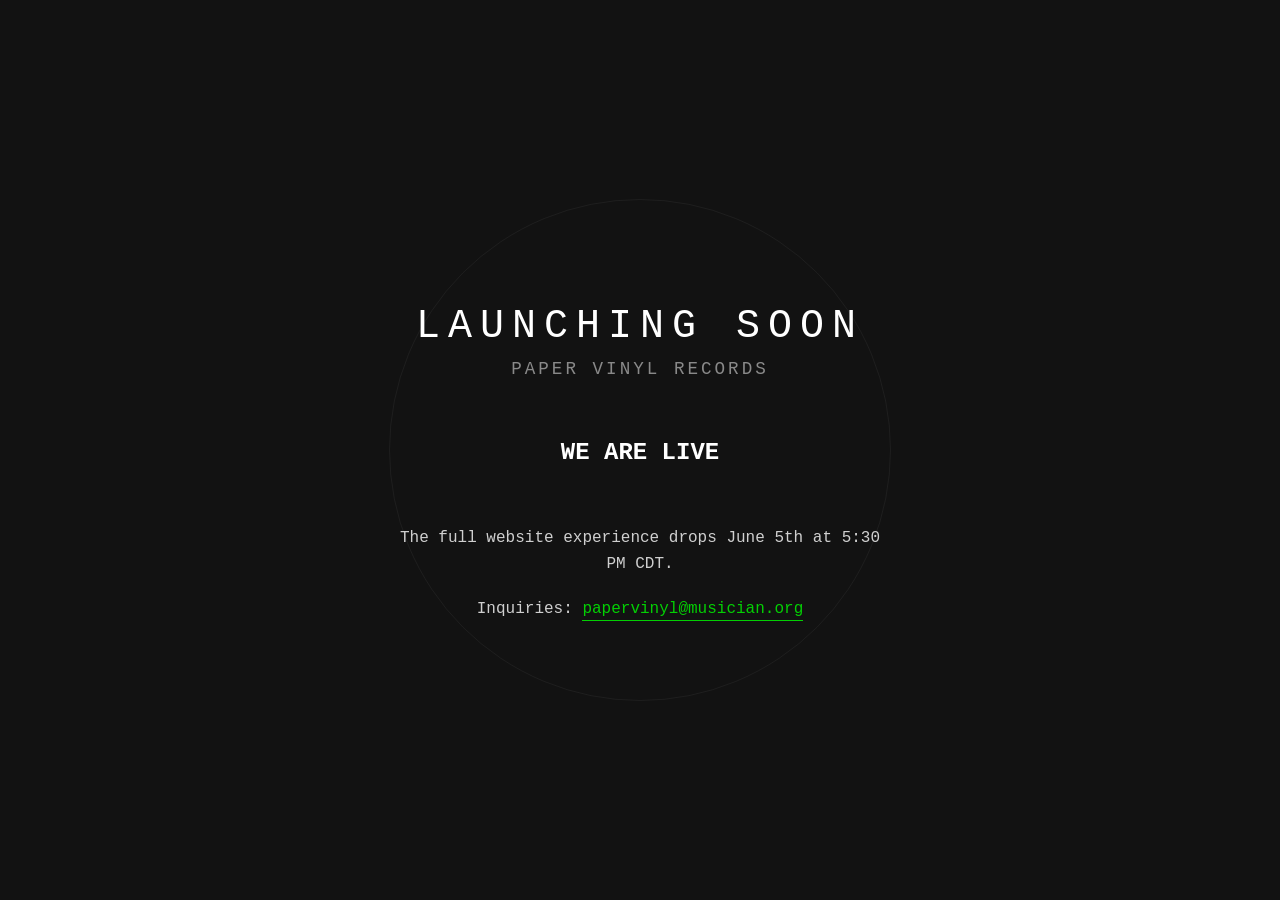
==== commit 0d683729: "Create index.html" ====
--- a/index.html
+++ b/index.html
@@ -3,7 +3,7 @@
 <head>
     <meta charset="UTF-8">
     <meta name="viewport" content="width=device-width, initial-scale=1.0">
-    <title>Paper Vinyl Records | Under Construction</title>
+    <title>Paper Vinyl Records | Launch Countdown</title>
     <style>
         body {
             margin: 0;
@@ -28,20 +28,54 @@
             font-size: 2.5rem;
             letter-spacing: 8px;
             text-transform: uppercase;
-            margin-bottom: 20px;
+            margin-bottom: 10px;
             font-weight: 300;
         }
 
+        .subtitle {
+            font-size: 1.1rem;
+            opacity: 0.5;
+            letter-spacing: 3px;
+            text-transform: uppercase;
+            margin-bottom: 40px;
+        }
+
+        /* COUNTDOWN GRID */
+        .countdown-container {
+            display: flex;
+            justify-content: center;
+            gap: 25px;
+            margin-bottom: 40px;
+        }
+
+        .time-box {
+            min-width: 80px;
+        }
+
+        .time-num {
+            font-size: 3rem;
+            font-weight: bold;
+            color: #00ff00; /* Neon Green from logo */
+            display: block;
+        }
+
+        .time-label {
+            font-size: 0.75rem;
+            text-transform: uppercase;
+            letter-spacing: 2px;
+            opacity: 0.6;
+        }
+
         p {
-            font-size: 1.1rem;
+            font-size: 1rem;
             line-height: 1.6;
             max-width: 500px;
-            margin: 0 auto 30px;
+            margin: 0 auto;
             opacity: 0.8;
         }
 
         .contact-link {
-            color: #00ff00; /* Neon Green from your logo */
+            color: #00ff00;
             text-decoration: none;
             border-bottom: 1px solid #00ff00;
             padding-bottom: 2px;
@@ -52,7 +86,7 @@
             opacity: 0.6;
         }
 
-        /* Subtle Vinyl Pulse Animation */
+        /* Vinyl Pulse Animation */
         .vinyl-bg {
             position: absolute;
             width: 500px;
@@ -75,15 +109,64 @@
     <div class="vinyl-bg"></div>
 
     <div class="container">
-        <h1>Under construction!</h1>
+        <h1>Launching Soon</h1>
+        <div class="subtitle">Paper Vinyl Records</div>
+
+        <!-- COUNTDOWN DISPLAY -->
+        <div class="countdown-container">
+            <div class="time-box">
+                <span class="time-num" id="days">00</span>
+                <span class="time-label">Days</span>
+            </div>
+            <div class="time-box">
+                <span class="time-num" id="hours">00</span>
+                <span class="time-label">Hrs</span>
+            </div>
+            <div class="time-box">
+                <span class="time-num" id="minutes">00</span>
+                <span class="time-label">Mins</span>
+            </div>
+            <div class="time-box">
+                <span class="time-num" id="seconds">00</span>
+                <span class="time-label">Secs</span>
+            </div>
+        </div>
+
         <p>
-            The new Paper Vinyl Records website is under construction at the moment.
+            The full website experience drops June 5th at 5:30 PM CDT.
         </p>
-        <p>
-            Contact us at: <br>
-            <a href="mailto:papervinyl@musician.org" class="contact-link">papervinyl@musician.org</a>
+        <p style="margin-top: 20px;">
+            Inquiries: <a href="mailto:papervinyl@musician.org" class="contact-link">papervinyl@musician.org</a>
         </p>
     </div>
 
+    <script>
+        // Set target date strictly to June 5th, 2026 at 5:30 PM CDT (GMT-0500)
+        const launchDate = new Date("June 5, 2026 17:30:00 GMT-0500").getTime();
+
+        const timer = setInterval(function() {
+            const now = new Date().getTime();
+            const distance = launchDate - now;
+
+            // Math calculations for days, hours, minutes and seconds
+            const days = Math.floor(distance / (1000 * 60 * 60 * 24));
+            const hours = Math.floor((distance % (1000 * 60 * 60 * 24)) / (1000 * 60 * 60));
+            const minutes = Math.floor((distance % (1000 * 60 * 60)) / (1000 * 60));
+            const seconds = Math.floor((distance % (1000 * 60)) / 1000);
+
+            // Display formatting helper (adds zero before single digits)
+            document.getElementById("days").innerText = days < 10 ? "0" + days : days;
+            document.getElementById("hours").innerText = hours < 10 ? "0" + hours : hours;
+            document.getElementById("minutes").innerText = minutes < 10 ? "0" + minutes : minutes;
+            document.getElementById("seconds").innerText = seconds < 10 ? "0" + seconds : seconds;
+
+            // If the countdown is finished, display a message
+            if (distance < 0) {
+                clearInterval(timer);
+                document.querySelector(".countdown-container").innerHTML = "<h2>WE ARE LIVE</h2>";
+            }
+        }, 1000);
+    </script>
+
 </body>
 </html>
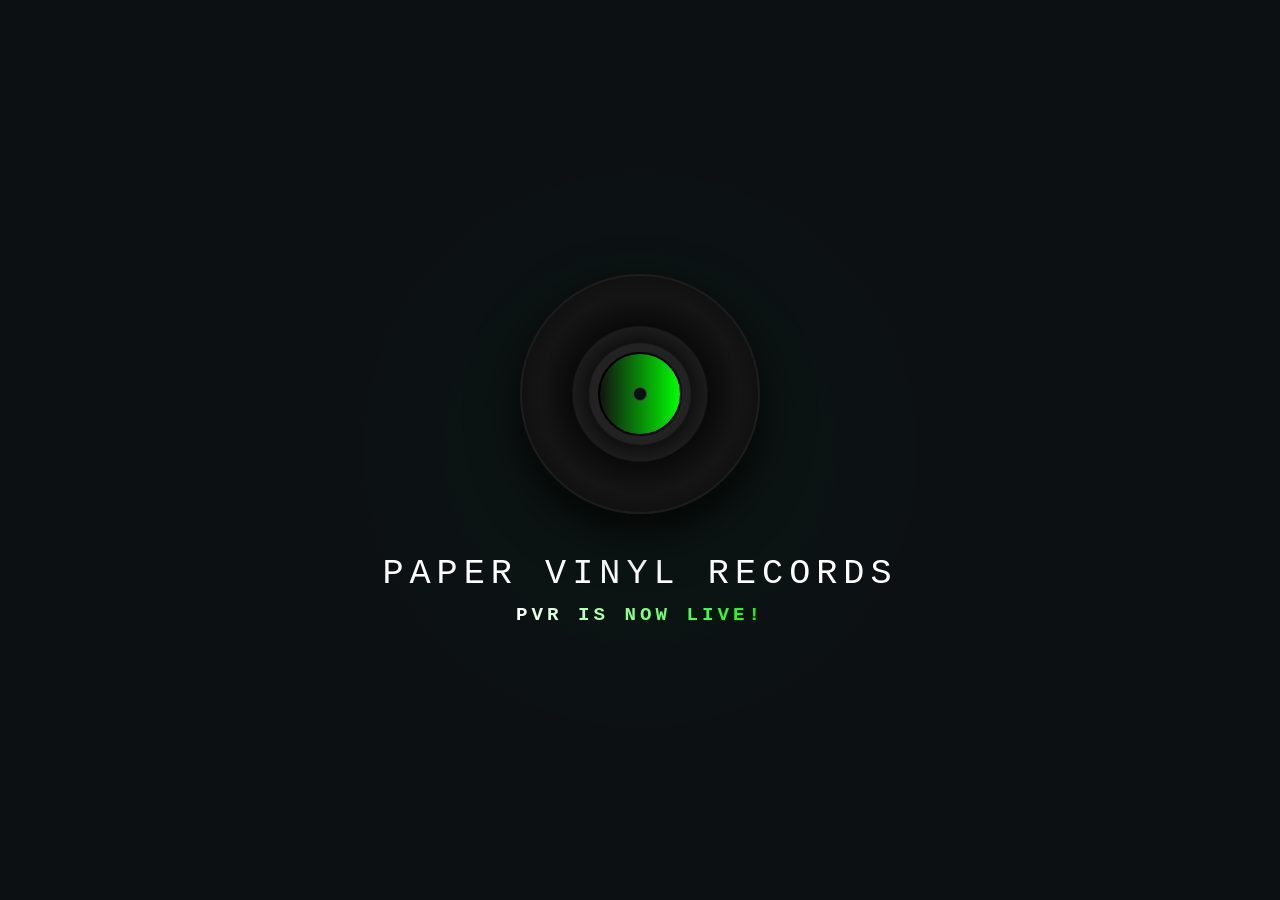
==== commit a1c2f466: "Rename live.html to index.html" ====
--- a/index.html
+++ b/index.html
@@ -3,170 +3,75 @@
 <head>
     <meta charset="UTF-8">
     <meta name="viewport" content="width=device-width, initial-scale=1.0">
-    <title>Paper Vinyl Records | Launch Countdown</title>
+    <title>Paper Vinyl Records | Live</title>
     <style>
-        body {
-            margin: 0;
-            padding: 0;
-            background-color: #121212;
-            color: white;
+        html, body {
+            margin: 0; padding: 0; width: 100%; height: 100vh;
+            background-color: #0c1013; color: white;
             font-family: 'Courier New', Courier, monospace;
-            height: 100vh;
-            display: flex;
-            justify-content: center;
-            align-items: center;
-            overflow: hidden;
-            text-align: center;
+            display: flex; justify-content: center; align-items: center;
+            overflow: hidden; text-align: center;
+            transition: background-color 0.5s ease; 
+        }
+        
+        /* Master container handling the clean fade-out stage */
+        .stage-container { 
+            display: flex; flex-direction: column; align-items: center; justify-content: center; position: relative; z-index: 10; 
+            opacity: 1;
+            transition: opacity 1.5s cubic-bezier(0.25, 1, 0.5, 1); /* Ultra smooth long fade-out */
+        }
+        
+        /* Triggered right before redirection */
+        .stage-container.fade-out {
+            opacity: 0;
+            transform: scale(0.98); /* Subtle zoom out effect during fade */
+            transition: opacity 1.5s ease, transform 1.5s ease;
         }
 
-        .container {
-            z-index: 2;
-            padding: 20px;
+        .vinyl-wrapper {
+            position: relative; width: 240px; height: 240px; margin-bottom: 40px; border-radius: 50%; display: flex; align-items: center; justify-content: center; box-shadow: 0 20px 50px rgba(0, 0, 0, 0.8);
+            animation: slideDrop 1.2s cubic-bezier(0.19, 1, 0.22, 1) forwards, continuousSpin 20s linear infinite 1.2s; opacity: 0;
         }
-
-        h1 {
-            font-size: 2.5rem;
-            letter-spacing: 8px;
-            text-transform: uppercase;
-            margin-bottom: 10px;
-            font-weight: 300;
+        .vinyl-body { position: absolute; width: 100%; height: 100%; border-radius: 50%; background: radial-gradient(circle, #222 30%, #111 31%, #1c1c1c 40%, #0a0a0a 41%, #151515 60%, #111 70%, #050505 100%); border: 2px solid rgba(255, 255, 255, 0.05); box-sizing: border-box; }
+        .vinyl-label { position: relative; z-index: 5; width: 80px; height: 80px; border-radius: 50%; background: linear-gradient(90deg, #121212, #00ff00, #119955, #121212); background-size: 300% 100%; display: flex; align-items: center; justify-content: center; border: 2px solid #000; animation: leftToRightSweep 4s ease-in-out infinite; }
+        .vinyl-center-hole { width: 12px; height: 12px; background-color: #0c1013; border-radius: 50%; border: 1px solid rgba(255, 255, 255, 0.2); }
+        .label-headline { font-size: 2.2rem; font-weight: 300; letter-spacing: 6px; text-transform: uppercase; margin: 0 0 10px 0; opacity: 0; animation: fadeInText 1s ease forwards 0.8s; }
+        .status-badge { font-size: 1.2rem; letter-spacing: 4px; text-transform: uppercase; font-weight: bold; margin: 0; background: linear-gradient(90deg, #ffffff, #00ff00, #00ff88, #ffffff); background-size: 300% 100%; -webkit-background-clip: text; -webkit-text-fill-color: transparent; animation: leftToRightSweep 4s ease-in-out infinite, fadeInText 1s ease forwards 1s; opacity: 0; }
+        
+        @keyframes slideDrop { 0% { transform: translateY(-80px) rotate(-180deg); opacity: 0; } 100% { transform: translateY(0) rotate(0deg); opacity: 1; } }
+        @keyframes continuousSpin { 100% { transform: rotate(360deg); } }
+        @keyframes fadeInText { 100% { opacity: 1; } }
+        @keyframes leftToRightSweep { 0% { background-position: 0% 50%; } 50% { background-position: 100% 50%; } 100% { background-position: 0% 50%; } }
+        .background-glow { position: absolute; width: 600px; height: 600px; background: radial-gradient(circle, rgba(0, 255, 0, 0.03) 0%, rgba(0, 0, 0, 0) 70%); z-index: 1; pointer-events: none; }
+    </style>
+    <script>
+        // Check cookie condition instantly to avoid secondary flash anomalies
+        if (document.cookie.split('; ').find(row => row.startsWith('pvr_visited='))) {
+            window.location.href = "indexbackup.html";
         }
-
-        .subtitle {
-            font-size: 1.1rem;
-            opacity: 0.5;
-            letter-spacing: 3px;
-            text-transform: uppercase;
-            margin-bottom: 40px;
-        }
-
-        /* COUNTDOWN GRID */
-        .countdown-container {
-            display: flex;
-            justify-content: center;
-            gap: 25px;
-            margin-bottom: 40px;
-        }
-
-        .time-box {
-            min-width: 80px;
-        }
-
-        .time-num {
-            font-size: 3rem;
-            font-weight: bold;
-            color: #00ff00; /* Neon Green from logo */
-            display: block;
-        }
-
-        .time-label {
-            font-size: 0.75rem;
-            text-transform: uppercase;
-            letter-spacing: 2px;
-            opacity: 0.6;
-        }
-
-        p {
-            font-size: 1rem;
-            line-height: 1.6;
-            max-width: 500px;
-            margin: 0 auto;
-            opacity: 0.8;
-        }
-
-        .contact-link {
-            color: #00ff00;
-            text-decoration: none;
-            border-bottom: 1px solid #00ff00;
-            padding-bottom: 2px;
-            transition: opacity 0.3s;
-        }
-
-        .contact-link:hover {
-            opacity: 0.6;
-        }
-
-        /* Vinyl Pulse Animation */
-        .vinyl-bg {
-            position: absolute;
-            width: 500px;
-            height: 500px;
-            border: 1px solid rgba(255, 255, 255, 0.05);
-            border-radius: 50%;
-            z-index: 1;
-            animation: pulse 4s infinite ease-in-out;
-        }
-
-        @keyframes pulse {
-            0% { transform: scale(0.8); opacity: 0; }
-            50% { opacity: 0.1; }
-            100% { transform: scale(1.5); opacity: 0; }
-        }
-    </style>
+    </script>
 </head>
 <body>
+    <div class="background-glow"></div>
+    <div class="stage-container" id="container-box">
+        <div class="vinyl-wrapper">
+            <div class="vinyl-body"></div>
+            <div class="vinyl-label"><div class="vinyl-center-hole"></div></div>
+        </div>
+        <h1 class="label-headline">Paper Vinyl Records</h1>
+        <p class="status-badge">PVR is now live!</p>
+    </div>
+    <script>
+        // 1. Initiate long cinematic text and elements fade-out step first
+        setTimeout(function() {
+            document.getElementById('container-box').classList.add('fade-out');
+        }, 3200);
 
-    <div class="vinyl-bg"></div>
-
-    <div class="container">
-        <h1>Launching Soon</h1>
-        <div class="subtitle">Paper Vinyl Records</div>
-
-        <!-- COUNTDOWN DISPLAY -->
-        <div class="countdown-container">
-            <div class="time-box">
-                <span class="time-num" id="days">00</span>
-                <span class="time-label">Days</span>
-            </div>
-            <div class="time-box">
-                <span class="time-num" id="hours">00</span>
-                <span class="time-label">Hrs</span>
-            </div>
-            <div class="time-box">
-                <span class="time-num" id="minutes">00</span>
-                <span class="time-label">Mins</span>
-            </div>
-            <div class="time-box">
-                <span class="time-num" id="seconds">00</span>
-                <span class="time-label">Secs</span>
-            </div>
-        </div>
-
-        <p>
-            The full website experience drops June 5th at 5:30 PM CDT.
-        </p>
-        <p style="margin-top: 20px;">
-            Inquiries: <a href="mailto:papervinyl@musician.org" class="contact-link">papervinyl@musician.org</a>
-        </p>
-    </div>
-
-    <script>
-        // Set target date strictly to June 5th, 2026 at 5:30 PM CDT (GMT-0500)
-        const launchDate = new Date("June 5, 2026 17:30:00 GMT-0500").getTime();
-
-        const timer = setInterval(function() {
-            const now = new Date().getTime();
-            const distance = launchDate - now;
-
-            // Math calculations for days, hours, minutes and seconds
-            const days = Math.floor(distance / (1000 * 60 * 60 * 24));
-            const hours = Math.floor((distance % (1000 * 60 * 60 * 24)) / (1000 * 60 * 60));
-            const minutes = Math.floor((distance % (1000 * 60 * 60)) / (1000 * 60));
-            const seconds = Math.floor((distance % (1000 * 60)) / 1000);
-
-            // Display formatting helper (adds zero before single digits)
-            document.getElementById("days").innerText = days < 10 ? "0" + days : days;
-            document.getElementById("hours").innerText = hours < 10 ? "0" + hours : hours;
-            document.getElementById("minutes").innerText = minutes < 10 ? "0" + minutes : minutes;
-            document.getElementById("seconds").innerText = seconds < 10 ? "0" + seconds : seconds;
-
-            // If the countdown is finished, display a message
-            if (distance < 0) {
-                clearInterval(timer);
-                document.querySelector(".countdown-container").innerHTML = "<h2>WE ARE LIVE</h2>";
-            }
-        }, 1000);
+        // 2. Clear stage arrays, apply browser tracking memory string, route forward
+        setTimeout(function() {
+            document.cookie = "pvr_visited=true; max-age=31536000; path=/"; 
+            window.location.href = "indexbackup.html";
+        }, 4700);
     </script>
-
 </body>
 </html>
